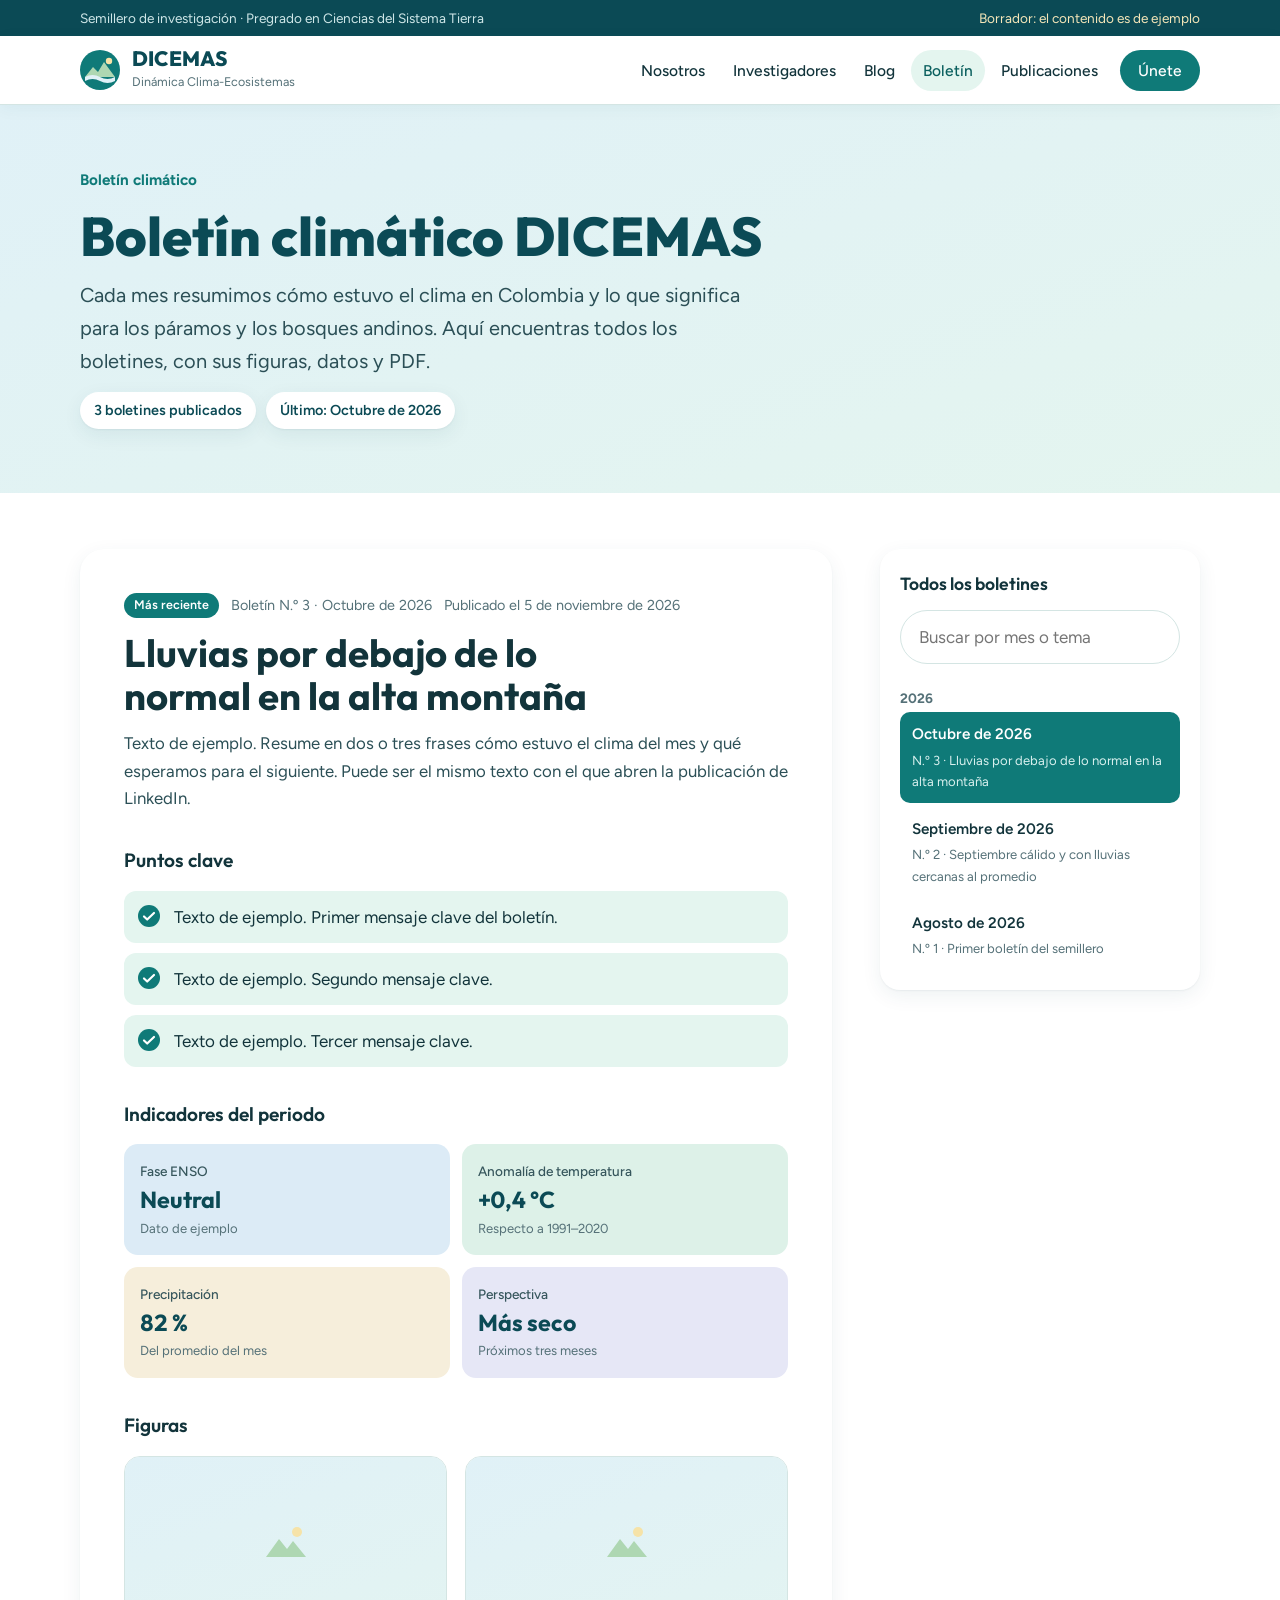
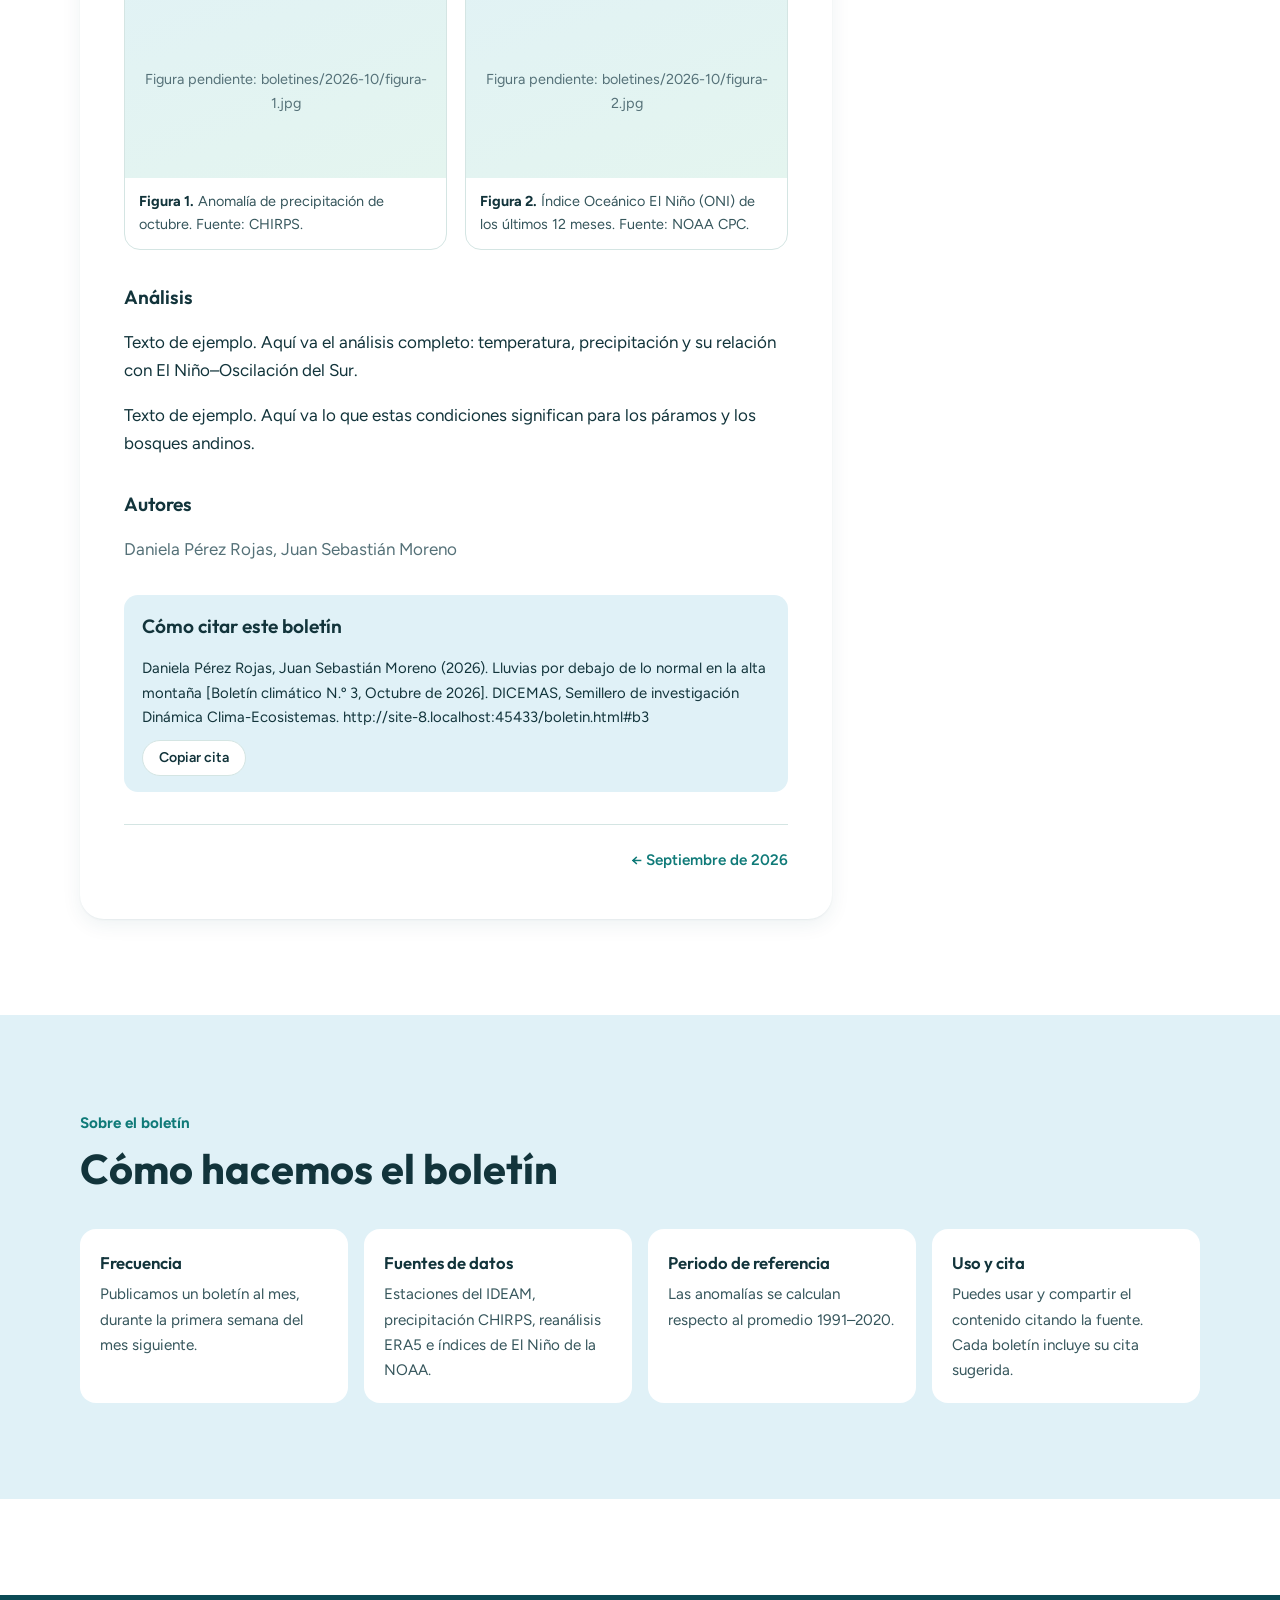
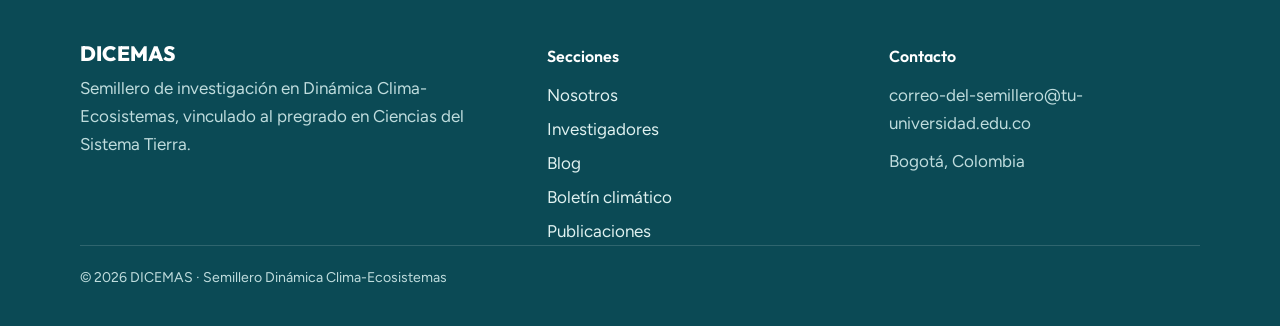
==== boletin.html @ 3b321484 "Add files via upload" ====
<!doctype html>
<html lang="es">
<head>
<meta charset="utf-8">
<meta name="viewport" content="width=device-width, initial-scale=1, viewport-fit=cover">
<title>Boletín climático · DICEMAS</title>
<meta name="description" content="Boletín climático mensual del semillero DICEMAS: clima de Colombia y su efecto en páramos y bosques andinos.">
<link rel="preconnect" href="https://fonts.googleapis.com">
<link rel="preconnect" href="https://fonts.gstatic.com" crossorigin>
<link rel="stylesheet" href="https://fonts.googleapis.com/css2?family=Outfit:wght@500;600;700;800&family=Figtree:ital,wght@0,400;0,500;0,600;0,700;1,400&display=swap">
<link rel="stylesheet" href="estilos.css">
</head>
<body>

<div class="topbar">
  <div class="wrap">
    <p>Semillero de investigación · Pregrado en Ciencias del Sistema Tierra</p>
    <p class="draft-note">Borrador: el contenido es de ejemplo</p>
  </div>
</div>

<header class="site-head">
  <div class="wrap">
    <a class="brand" href="index.html" aria-label="DICEMAS, ir al inicio">
      <span class="logo-sem" id="logo-sem"><svg viewBox="0 0 40 40" aria-hidden="true">
        <circle cx="20" cy="20" r="20" fill="#0F7A78"/>
        <path d="M5 27 L13 17 L18 22 L24 12 L35 27 Z" fill="#AED7B2"/>
        <path d="M5 27 Q12.5 23 20 27 T35 27 L35 31 Q27.5 35 20 31 T5 31 Z" fill="#E0F1F7"/>
        <circle cx="29" cy="11" r="3.2" fill="#F8E3A8"/>
      </svg></span>
      <span class="brand-text" id="brand-text">
        <span class="brand-name">DICEMAS</span>
        <span class="brand-sub">Dinámica Clima-Ecosistemas</span>
      </span>
    </a>
    <span class="uni-slot uni-left" id="uni-left" hidden></span>
    <nav class="nav" aria-label="Secciones">
      <a href="index.html#nosotros">Nosotros</a>
      <a href="index.html#investigadores">Investigadores</a>
      <a href="index.html#blog">Blog</a>
      <a href="boletin.html" aria-current="page">Boletín</a>
      <a href="index.html#publicaciones">Publicaciones</a>
      <a class="nav-cta" href="index.html#unete">Únete</a>
    </nav>
    <span class="uni-slot uni-right" id="uni-right" hidden></span>
  </div>
</header>

<main id="inicio">
  <section class="page-hero">
    <div class="wrap">
      <p class="kicker">Boletín climático</p>
      <h1>Boletín climático DICEMAS</h1>
      <p class="lead">Cada mes resumimos cómo estuvo el clima en Colombia y lo que significa para los páramos y los bosques andinos. Aquí encuentras todos los boletines, con sus figuras, datos y PDF.</p>
      <div class="page-stats" id="bp-stats"></div>
    </div>
  </section>

  <section class="section" style="padding-top: clamp(32px, 5vw, 56px)">
    <div class="wrap">
      <div class="bp-layout">
        <article class="bp-article" id="bp-article" aria-live="polite"></article>
        <aside class="bp-aside">
          <div class="bp-box">
            <h2>Todos los boletines</h2>
            <label class="sr" for="bp-q">Buscar boletín</label>
            <input class="field" id="bp-q" type="search" placeholder="Buscar por mes o tema" autocomplete="off">
            <div id="bp-list"></div>
          </div>
          <div class="bp-box bp-follow" data-red="linkedin" hidden>
            <h2>Síguenos en LinkedIn</h2>
            <p>Publicamos cada boletín también en LinkedIn.</p>
            <a class="btn btn-ghost" href="#" target="_blank" rel="noopener">Ir a LinkedIn</a>
          </div>
        </aside>
      </div>
    </div>
  </section>

  <section class="section band-aqua" id="sobre">
    <div class="wrap">
      <div class="sec-head">
        <p class="kicker">Sobre el boletín</p>
        <h2>Cómo hacemos el boletín</h2>
      </div>
      <div class="bp-about">
        <div>
          <h3>Frecuencia</h3>
          <p>Publicamos un boletín al mes, durante la primera semana del mes siguiente.</p>
        </div>
        <div>
          <h3>Fuentes de datos</h3>
          <p>Estaciones del IDEAM, precipitación CHIRPS, reanálisis ERA5 e índices de El Niño de la NOAA.</p>
        </div>
        <div>
          <h3>Periodo de referencia</h3>
          <p>Las anomalías se calculan respecto al promedio 1991–2020.</p>
        </div>
        <div>
          <h3>Uso y cita</h3>
          <p>Puedes usar y compartir el contenido citando la fuente. Cada boletín incluye su cita sugerida.</p>
        </div>
      </div>
    </div>
  </section>
</main>

<footer class="foot">
  <div class="wrap">
    <div class="foot-grid">
      <div>
        <div class="foot-logos" id="foot-logos" hidden></div>
        <p class="brand-name">DICEMAS</p>
        <p>Semillero de investigación en Dinámica Clima-Ecosistemas, vinculado al pregrado en Ciencias del Sistema Tierra.</p>
      </div>
      <div>
        <h3>Secciones</h3>
        <ul>
          <li><a href="index.html#nosotros">Nosotros</a></li>
          <li><a href="index.html#investigadores">Investigadores</a></li>
          <li><a href="index.html#blog">Blog</a></li>
          <li><a href="boletin.html">Boletín climático</a></li>
          <li><a href="index.html#publicaciones">Publicaciones</a></li>
        </ul>
      </div>
      <div>
        <h3>Contacto</h3>
        <p data-correo></p>
        <p data-ciudad></p>
        <p class="social">
          <span data-red="linkedin" hidden><a href="#" target="_blank" rel="noopener">LinkedIn</a></span>
          <span data-red="instagram" hidden><a href="#" target="_blank" rel="noopener">Instagram</a></span>
        </p>
      </div>
    </div>
    <p class="foot-bottom">© 2026 DICEMAS · Semillero Dinámica Clima-Ecosistemas</p>
  </div>
</footer>

<script src="configuracion.js"></script>
<script src="boletines.js"></script>
<script src="sitio.js"></script>
<script>
(function () {
  "use strict";
  var esc = SITIO.esc, copyText = SITIO.copyText;
  var $ = function (id) { return document.getElementById(id); };
  var norm = function (s) { return String(s).normalize("NFD").replace(/[̀-ͯ]/g, "").toLowerCase(); };
  var COLORS = ["#DCEBF6", "#DDF1E8", "#F6EEDB", "#E6E7F6", "#D3EEE6", "#E3F0F3"];
  var MOUNT = '<svg viewBox="0 0 48 48" aria-hidden="true"><path d="M4 38l13-18 8 10 6-8 13 16Z" fill="#AED7B2"/><circle cx="35" cy="13" r="5" fill="#F6E3A8"/></svg>';
  var list = (typeof BOLETINES === "undefined" ? [] : BOLETINES).slice().sort(function (a, b) {
    return String(b.fecha).localeCompare(String(a.fecha));
  });
  var fmtDate = function (iso) {
    var d = new Date(iso + "T12:00:00");
    return isNaN(d) ? iso : d.toLocaleDateString("es-CO", { day: "numeric", month: "long", year: "numeric" });
  };
  var arr = function (x) { return Array.isArray(x) ? x : []; };

  if (!list.length) {
    $("bp-article").innerHTML = "<h2>Pronto publicaremos el primer boletín</h2><p>Vuelve en unos días.</p>";
    return;
  }
  $("bp-stats").innerHTML = "<span>" + list.length + (list.length === 1 ? " boletín publicado" : " boletines publicados") + "</span><span>Último: " + esc(list[0].periodo) + "</span>";

  var current = 0, query = "";

  function cite(b) {
    var url = location.href.split("#")[0] + "#b" + b.numero;
    var y = String(b.fecha).slice(0, 4);
    var au = arr(b.autores).length ? arr(b.autores).join(", ") : "DICEMAS";
    return au + " (" + y + "). " + b.titulo + " [Boletín climático N.º " + b.numero + ", " + b.periodo + "]. " +
      "DICEMAS, Semillero de investigación Dinámica Clima-Ecosistemas. " + url;
  }

  function renderArticle() {
    var b = list[current];
    var h = "";
    h += '<p class="bol-meta">' + (current === 0 ? '<span class="tag bol-new">Más reciente</span>' : "") +
      "<span>Boletín N.º " + esc(b.numero) + " · " + esc(b.periodo) + "</span><span>Publicado el " + esc(fmtDate(b.fecha)) + "</span></p>";
    h += "<h2>" + esc(b.titulo) + "</h2>";
    if (b.resumen) h += '<p class="bol-sum">' + esc(b.resumen) + "</p>";
    var actions = "";
    if (b.pdf) actions += '<a class="btn btn-primary" href="' + esc(b.pdf) + '" target="_blank" rel="noopener">Descargar PDF</a>';
    if (b.linkedin) actions += '<a class="btn btn-ghost" href="' + esc(b.linkedin) + '" target="_blank" rel="noopener">Ver en LinkedIn</a>';
    if (actions) h += '<div class="bol-actions">' + actions + "</div>";

    if (arr(b.puntos).length) {
      h += '<div class="bp-block"><h3>Puntos clave</h3><ul class="bp-points">' +
        arr(b.puntos).map(function (p) { return "<li><span>" + esc(p) + "</span></li>"; }).join("") + "</ul></div>";
    }
    if (arr(b.indicadores).length) {
      h += '<div class="bp-block"><h3>Indicadores del periodo</h3><dl class="bol-ind">' +
        arr(b.indicadores).map(function (x, i) {
          return '<div style="--c:' + COLORS[i % COLORS.length] + '"><dt>' + esc(x.n) + '</dt><dd><span class="v">' + esc(x.v) + "</span>" +
            (x.nota ? '<span class="nota">' + esc(x.nota) + "</span>" : "") + "</dd></div>";
        }).join("") + "</dl></div>";
    }
    if (arr(b.figuras).length) {
      h += '<div class="bp-block"><h3>Figuras</h3><div class="bp-figs">' +
        arr(b.figuras).map(function (f, i) {
          var fb = MOUNT + "Figura pendiente: " + esc(f.src);
          return '<figure><div class="ph has-img"><a href="' + esc(f.src) + '" target="_blank" rel="noopener" aria-label="Abrir figura ' + (i + 1) + ' en tamaño completo">' +
            '<img src="' + esc(f.src) + '" alt="' + esc(f.pie) + '" loading="lazy" data-fb="' + esc(fb) + '"></a></div>' +
            "<figcaption><b>Figura " + (i + 1) + ".</b> " + esc(f.pie) + (/[.!?]$/.test(String(f.pie)) ? "" : ".") + (f.fuente ? " Fuente: " + esc(f.fuente) + "." : "") + "</figcaption></figure>";
        }).join("") + "</div></div>";
    }
    if (arr(b.analisis).length) {
      h += '<div class="bp-block bp-text"><h3>Análisis</h3>' + arr(b.analisis).map(function (p) { return "<p>" + esc(p) + "</p>"; }).join("") + "</div>";
    }
    if (arr(b.autores).length) {
      h += '<div class="bp-block"><h3>Autores</h3><p class="bp-authors">' + esc(arr(b.autores).join(", ")) + "</p></div>";
    }
    h += '<div class="bp-block bp-cite"><h3>Cómo citar este boletín</h3><p id="bp-cite-text">' + esc(cite(b)) + "</p>" +
      '<button type="button" class="pill" id="bp-cite-copy">Copiar cita</button></div>';

    var newer = current > 0 ? list[current - 1] : null, older = current < list.length - 1 ? list[current + 1] : null;
    h += '<div class="bp-nav">' +
      (older ? '<button type="button" class="linkbtn" data-go="' + (current + 1) + '">← ' + esc(older.periodo) + "</button>" : "<span></span>") +
      (newer ? '<button type="button" class="linkbtn" data-go="' + (current - 1) + '">' + esc(newer.periodo) + " →</button>" : "") + "</div>";

    $("bp-article").innerHTML = h;
    $("bp-cite-copy").addEventListener("click", function (e) {
      copyText(cite(b), e.currentTarget, "Copiar cita");
    });
    document.title = "Boletín N.º " + b.numero + " · " + b.periodo + " · DICEMAS";
  }

  function renderList() {
    var q = norm(query), years = {}, order = [];
    list.forEach(function (b, i) {
      if (q && norm(b.periodo + " " + b.titulo + " " + b.resumen).indexOf(q) < 0) return;
      var y = String(b.fecha).slice(0, 4);
      if (!years[y]) { years[y] = []; order.push(y); }
      years[y].push(i);
    });
    if (!order.length) { $("bp-list").innerHTML = '<p class="bp-authors">Ningún boletín coincide con la búsqueda.</p>'; return; }
    $("bp-list").innerHTML = order.map(function (y) {
      return '<p class="bp-year">' + y + '</p><ul class="bp-list">' + years[y].map(function (i) {
        var b = list[i];
        return '<li><button type="button" data-go="' + i + '" aria-current="' + (i === current) + '"><span class="per">' + esc(b.periodo) +
          "</span><small>N.º " + esc(b.numero) + " · " + esc(b.titulo) + "</small></button></li>";
      }).join("") + "</ul>";
    }).join("");
  }

  function go(i, scroll) {
    current = Math.max(0, Math.min(list.length - 1, i));
    renderArticle();
    renderList();
    try { history.replaceState(null, "", "#b" + list[current].numero); } catch (e) {}
    if (scroll) {
      var top = $("bp-article").getBoundingClientRect().top + window.pageYOffset - 90;
      if (top < window.pageYOffset) window.scrollTo({ top: top, behavior: "smooth" });
    }
  }

  document.addEventListener("click", function (e) {
    var b = e.target.closest("[data-go]");
    if (b) go(parseInt(b.getAttribute("data-go"), 10), true);
  });
  $("bp-q").addEventListener("input", function (e) { query = e.target.value; renderList(); });

  var m = /^#b(\d+)$/.exec(location.hash);
  var start = 0;
  if (m) {
    list.forEach(function (b, i) { if (String(b.numero) === m[1]) start = i; });
  }
  go(start, false);
})();
</script>
</body>
</html>
---- estilos.css ----
/* ==========================================================
   ESTILOS DEL SITIO DICEMAS (compartidos por todas las páginas)
   Los colores principales están en :root, al comienzo.
   ========================================================== */
/* Estilo institucional claro: bandas de color pastel que alternan por sección,
   tarjetas blancas redondeadas y un azul petróleo profundo para cabecera y pie. */
:root {
  color-scheme: light;
  --ink: #12343B;        /* texto principal */
  --muted: #557178;      /* texto secundario */
  --deep: #0B4A55;       /* barra superior y pie de página */
  --primary: #0F7A78;    /* botones y enlaces */
  --primary-dark: #0A5F5E;
  --bright: #2BA59A;
  --bg: #FFFFFF;
  --mint: #E4F5EF;       /* pastel verde */
  --aqua: #E0F1F7;       /* pastel azul */
  --seafoam: #D3EEE6;
  --sky: #D6E9F5;
  --sand: #F8F2E4;
  --lilac: #E9EAF7;
  --line: #D4E5E3;
  --card: #FFFFFF;
  --shadow: 0 1px 2px rgba(11, 74, 85, 0.06), 0 6px 20px rgba(11, 74, 85, 0.07);
  --radius: 16px;
  --font-head: "Outfit", "Trebuchet MS", "Segoe UI", sans-serif;
  --font-body: "Figtree", "Segoe UI", Helvetica, Arial, sans-serif;
}
*, *::before, *::after { box-sizing: border-box; }
html { scroll-behavior: smooth; }
@media (prefers-reduced-motion: reduce) {
  html { scroll-behavior: auto; }
  * { transition: none !important; animation: none !important; }
}
body {
  margin: 0;
  background: var(--bg);
  color: var(--ink);
  font: 400 17px/1.65 var(--font-body);
}
img { max-width: 100%; }
[hidden] { display: none !important; }
a { color: var(--primary); }
:focus-visible { outline: 3px solid var(--bright); outline-offset: 3px; border-radius: 4px; }
h1, h2, h3 { margin: 0; font-family: var(--font-head); text-wrap: balance; color: var(--ink); }
section[id] { scroll-margin-top: 80px; }
.wrap {
  max-width: 1160px;
  margin-inline: auto;
  padding-left: max(20px, env(safe-area-inset-left, 0px));
  padding-right: max(20px, env(safe-area-inset-right, 0px));
}
.sr { position: absolute; width: 1px; height: 1px; overflow: hidden; clip: rect(0 0 0 0); white-space: nowrap; }

/* Barra superior */
.topbar { background: var(--deep); color: #CFE7E8; font-size: 0.85rem; }
.topbar .wrap { display: flex; flex-wrap: wrap; justify-content: space-between; gap: 4px 16px; padding-block: 7px; }
.topbar p { margin: 0; }
.draft-note { color: #F5E6B8; }

/* Cabecera */
.site-head { position: sticky; top: env(safe-area-inset-top, 0px); z-index: 20; background: #FFFFFF; box-shadow: 0 1px 0 var(--line), 0 4px 16px rgba(11, 74, 85, 0.05); }
.site-head .wrap { display: flex; align-items: center; gap: 20px; min-height: 68px; }
.brand { display: flex; align-items: center; gap: 12px; text-decoration: none; color: var(--ink); flex-shrink: 0; }
.brand svg { width: 40px; height: 40px; flex-shrink: 0; display: block; }
.logo-sem { display: flex; align-items: center; }
.logo-sem img { height: var(--h-sem, 44px); width: auto; max-width: 220px; display: block; }
.uni-slot { display: flex; align-items: center; flex-shrink: 0; }
.uni-slot img { height: var(--h-uni, 40px); width: auto; max-width: 200px; display: block; }
.uni-left { padding-left: 18px; border-left: 1px solid var(--line); }
.uni-right { padding-left: 16px; border-left: 1px solid var(--line); }
.foot-logos { display: flex; flex-wrap: wrap; align-items: center; gap: 16px; background: #FFFFFF; border-radius: 14px; padding: 12px 18px; margin-bottom: 16px; width: fit-content; max-width: 100%; }
.foot-logos img { height: 40px; width: auto; max-width: 180px; display: block; }
.brand-name { display: block; font: 800 1.3rem/1 var(--font-head); letter-spacing: 0.01em; color: var(--deep); }
.brand-sub { display: block; font-size: 0.78rem; color: var(--muted); margin-top: 3px; }
.nav { flex: 1; min-width: 0; display: flex; justify-content: flex-end; align-items: center; gap: 4px; overflow-x: auto; scrollbar-width: none; }
.nav::-webkit-scrollbar { display: none; }
.nav a { padding: 8px 12px; color: var(--ink); text-decoration: none; font-weight: 500; font-size: 0.97rem; white-space: nowrap; border-radius: 999px; }
.nav a:hover { background: var(--mint); color: var(--primary-dark); }
.nav a.nav-cta { background: var(--primary); color: #FFFFFF; padding-inline: 18px; margin-left: 6px; }
.nav a.nav-cta:hover { background: var(--primary-dark); color: #FFFFFF; }

/* Botones y píldoras */
.btn { display: inline-flex; align-items: center; gap: 8px; padding: 13px 24px; border-radius: 999px; font: 600 1rem/1.2 var(--font-body); text-decoration: none; border: 2px solid var(--primary); cursor: pointer; transition: background 0.15s, color 0.15s; }
.btn-primary { background: var(--primary); color: #FFFFFF; }
.btn-primary:hover { background: var(--primary-dark); border-color: var(--primary-dark); }
.btn-ghost { background: #FFFFFF; color: var(--primary); }
.btn-ghost:hover { background: var(--mint); }
.pills { display: flex; flex-wrap: wrap; gap: 8px; }
.pill { font: 600 0.88rem/1 var(--font-body); padding: 10px 16px; border: 1.5px solid var(--line); background: #FFFFFF; color: var(--ink); border-radius: 999px; cursor: pointer; }
.pill:hover { border-color: var(--bright); }
.pill[aria-pressed="true"] { background: var(--primary); border-color: var(--primary); color: #FFFFFF; }
.tag { display: inline-block; font: 600 0.78rem/1 var(--font-body); padding: 6px 10px; border-radius: 999px; background: var(--mint); color: var(--primary-dark); }
.linkbtn { background: none; border: 0; padding: 6px 0; color: var(--primary); font: 600 0.95rem var(--font-body); cursor: pointer; display: inline-flex; align-items: center; gap: 6px; }
.linkbtn:hover { text-decoration: underline; text-underline-offset: 3px; }

/* Portada */
.hero { position: relative; background: linear-gradient(160deg, var(--aqua) 0%, var(--mint) 70%, #F1FAF6 100%); overflow: hidden; }
.hero .wrap { position: relative; z-index: 1; display: grid; grid-template-columns: minmax(0, 1.25fr) minmax(0, 1fr); gap: clamp(28px, 5vw, 64px); align-items: center; padding-block: clamp(44px, 7vw, 88px) clamp(80px, 9vw, 120px); }
.hero .wrap > * { min-width: 0; }
.badge { display: inline-flex; align-items: center; gap: 8px; background: #FFFFFF; color: var(--primary-dark); font-weight: 600; font-size: 0.88rem; padding: 7px 14px; border-radius: 999px; box-shadow: var(--shadow); }
.badge::before { content: ""; width: 8px; height: 8px; border-radius: 50%; background: var(--bright); }
.hero h1 { font-weight: 800; font-size: clamp(2.5rem, 6vw, 4.2rem); line-height: 1.04; letter-spacing: -0.015em; margin: 20px 0 0; color: var(--deep); }
.hero h1 span { color: var(--primary); }
.lead { font-size: clamp(1.08rem, 1.8vw, 1.25rem); color: #2B4F56; max-width: 52ch; margin: 18px 0 28px; }
.actions { display: flex; flex-wrap: wrap; gap: 12px; }
.facts { background: #FFFFFF; border-radius: 20px; box-shadow: var(--shadow); padding: 8px 24px; margin: 0; }
.facts div { display: grid; grid-template-columns: minmax(0, 0.9fr) minmax(0, 1.1fr); gap: 16px; padding: 14px 0; border-bottom: 1px solid var(--line); }
.facts div:last-child { border-bottom: 0; }
.facts dt { color: var(--muted); font-size: 0.92rem; }
.facts dd { margin: 0; font-weight: 600; font-variant-numeric: tabular-nums; }
.wave { position: absolute; left: 0; right: 0; bottom: -1px; width: 100%; height: clamp(40px, 6vw, 80px); display: block; }

/* Secciones */
.section { padding-block: clamp(56px, 8vw, 96px); }
.band-mint { background: var(--mint); }
.band-aqua { background: var(--aqua); }
.sec-head { display: grid; gap: 10px; margin-bottom: 36px; max-width: 720px; }
.kicker { color: var(--primary); font-weight: 700; font-size: 0.95rem; margin: 0; }
.sec-head h2 { font-weight: 700; font-size: clamp(1.9rem, 3.8vw, 2.6rem); line-height: 1.12; }
.sec-head p.intro { margin: 0; color: var(--muted); font-size: 1.08rem; }

/* Nosotros */
.about { display: grid; grid-template-columns: minmax(0, 1fr) minmax(0, 1.1fr); gap: clamp(28px, 5vw, 64px); align-items: start; }
.about > * { min-width: 0; }
.about-text p { max-width: 60ch; margin: 0 0 1em; }
.tools-title { font: 600 1rem var(--font-head); margin: 28px 0 12px; }
.tools { list-style: none; display: flex; flex-wrap: wrap; gap: 8px; margin: 0; padding: 0; }
.tools li { background: var(--aqua); color: #1E5562; border-radius: 999px; padding: 6px 14px; font-size: 0.9rem; font-weight: 500; }
.lines { list-style: none; margin: 0; padding: 0; display: grid; grid-template-columns: repeat(2, minmax(0, 1fr)); gap: 16px; }
.lines li { border-radius: var(--radius); padding: 22px; background: var(--c, var(--mint)); }
.lines svg { width: 36px; height: 36px; margin-bottom: 10px; display: block; }
.lines h3 { font-weight: 600; font-size: 1.15rem; line-height: 1.25; margin-bottom: 6px; }
.lines p { margin: 0; color: #36565C; font-size: 0.97rem; }

/* Galería de Nosotros */
.gallery { display: grid; grid-template-columns: repeat(auto-fit, minmax(min(100%, 260px), 1fr)); gap: 20px; margin-top: 40px; }
.gallery:empty { display: none; }
.gallery figure { margin: 0; background: #FFFFFF; border-radius: var(--radius); box-shadow: var(--shadow); overflow: hidden; }
.gallery .ph { aspect-ratio: 4 / 3; max-width: 100%; background: linear-gradient(160deg, var(--aqua), var(--mint)); display: grid; place-items: center; color: var(--muted); font-size: 0.9rem; text-align: center; padding: 16px; }
.gallery .ph svg { width: 48px; height: 48px; display: block; margin: 0 auto 8px; }
.gallery img { width: 100%; height: 100%; object-fit: cover; display: block; }
.gallery .ph.has-img { padding: 0; }
.gallery figcaption { padding: 12px 16px; font-size: 0.93rem; color: #36565C; }

/* Investigadores */
.people { display: grid; grid-template-columns: repeat(auto-fill, minmax(250px, 1fr)); gap: 20px; margin-top: 28px; }
.person { background: var(--card); border-radius: var(--radius); box-shadow: var(--shadow); padding: 24px; display: flex; flex-direction: column; align-items: flex-start; gap: 4px; }
.avatar { width: 80px; height: 80px; overflow: hidden; border-radius: 50%; display: grid; place-items: center; font: 700 1.3rem var(--font-head); color: var(--deep); background: var(--c); margin-bottom: 12px; }
.person h3 { font-weight: 600; font-size: 1.12rem; line-height: 1.3; }
.person .tag { margin: 6px 0 10px; }
.person .focus { font-size: 0.95rem; margin: 0 0 10px; color: #36565C; }
.person .since { font-size: 0.85rem; color: var(--muted); margin: auto 0 0; }

.avatar img { width: 100%; height: 100%; object-fit: cover; display: block; }

/* Blog */
.posts { list-style: none; margin: 0; padding: 0; display: grid; grid-template-columns: repeat(auto-fill, minmax(min(100%, 420px), 1fr)); gap: 24px; align-items: start; }
.post { background: var(--card); border: 1px solid var(--line); border-radius: var(--radius); overflow: hidden; display: flex; flex-direction: column; }
.post-top { height: 10px; background: var(--c); }
.post-in { padding: 22px 24px 18px; display: flex; flex-direction: column; gap: 10px; min-width: 0; }
.post-meta { display: flex; flex-wrap: wrap; align-items: center; gap: 8px 12px; font-size: 0.85rem; color: var(--muted); }
.post .tag { background: var(--c); }
.post h3 { font-weight: 600; font-size: 1.3rem; line-height: 1.25; }
.post-ex { margin: 0; color: #36565C; }
.post-by { font-size: 0.85rem; color: var(--muted); margin: 0; }
.post-body { border-top: 1px solid var(--line); padding-top: 14px; }
.post-body p { margin: 0 0 1em; }

/* Publicaciones */
.pub-tools { display: flex; flex-wrap: wrap; align-items: center; gap: 14px 20px; margin-bottom: 28px; }
.field { width: min(100%, 340px); padding: 12px 18px; border: 1.5px solid var(--line); border-radius: 999px; background: #FFFFFF; color: var(--ink); font: inherit; }
.field:focus { border-color: var(--bright); outline: none; box-shadow: 0 0 0 3px rgba(43, 165, 154, 0.2); }
.pub-count { color: var(--muted); font-size: 0.92rem; margin: 0; }
.year-group { margin-top: 28px; }
.year { font: 700 1.35rem var(--font-head); color: var(--deep); margin: 0 0 12px; display: flex; align-items: center; gap: 14px; }
.year::after { content: ""; flex: 1; height: 2px; background: #C7E2EC; border-radius: 2px; }
.pub-items { display: grid; gap: 12px; }
.pub { background: var(--card); border-radius: 14px; padding: 20px 22px; box-shadow: var(--shadow); min-width: 0; }
.pub .tag { background: var(--sky); color: #1E4F6B; }
.pub-title { font-weight: 600; font-size: 1.12rem; line-height: 1.35; margin: 10px 0 6px; }
.pub-authors { color: var(--muted); margin: 0; }
.pub-venue { margin: 2px 0 0; }
.pub-foot { display: flex; flex-wrap: wrap; align-items: center; gap: 4px 20px; margin-top: 8px; }
.pub-doi { font-size: 0.9rem; overflow-wrap: anywhere; }
.cite-box { font-size: 0.9rem; background: var(--aqua); padding: 10px 14px; border-radius: 10px; margin: 10px 0 0; user-select: all; }
.empty { color: var(--muted); background: #FFFFFF; border-radius: 14px; padding: 24px; margin: 0; }

/* Únete */
.join { background: linear-gradient(135deg, var(--primary) 0%, var(--deep) 100%); color: #E6F5F3; border-radius: 28px; padding: clamp(28px, 5vw, 56px); display: grid; grid-template-columns: minmax(0, 1.2fr) minmax(0, 1fr); gap: clamp(24px, 4vw, 56px); align-items: center; }
.join > * { min-width: 0; }
.join h2 { color: #FFFFFF; font-weight: 700; font-size: clamp(1.8rem, 3.5vw, 2.4rem); margin-bottom: 14px; }
.join p { margin: 0 0 1em; max-width: 56ch; }
.mailbox { background: #FFFFFF; color: var(--ink); border-radius: 18px; padding: 24px; }
.mailbox .label { font-weight: 600; color: var(--muted); font-size: 0.9rem; margin: 0; }
.mailbox .addr { font-weight: 600; font-size: 1.05rem; overflow-wrap: anywhere; margin: 6px 0 16px; user-select: all; color: var(--deep); }

/* Pie de página */
.foot { background: var(--deep); color: #BFDCDD; margin-top: clamp(56px, 8vw, 96px); }
.foot .wrap { padding-block: 48px 28px; }
.foot-grid { display: grid; grid-template-columns: minmax(0, 1.4fr) minmax(0, 1fr) minmax(0, 1fr); gap: 32px; }
.foot-grid > * { min-width: 0; }
.foot h3 { color: #FFFFFF; font-size: 1rem; font-weight: 600; margin-bottom: 12px; }
.foot p { margin: 0 0 0.6em; }
.foot ul { list-style: none; margin: 0; padding: 0; display: grid; gap: 6px; }
.foot a { color: #DFF1F0; text-decoration: none; }
.foot a:hover { text-decoration: underline; }
.foot .brand-name { color: #FFFFFF; margin-bottom: 10px; }
.foot-bottom { border-top: 1px solid rgba(255, 255, 255, 0.15); margin-top: 36px; padding-top: 20px; font-size: 0.88rem; }

@media (max-width: 860px) {
  .hero .wrap, .about, .explore, .join { grid-template-columns: minmax(0, 1fr); }
  .foot-grid { grid-template-columns: minmax(0, 1fr) minmax(0, 1fr); }
  .foot-grid > :first-child { grid-column: 1 / -1; }
  .brand-sub { display: none; }
  .logo-sem img { height: calc(var(--h-sem, 44px) * 0.8); }
  .uni-slot img { height: calc(var(--h-uni, 40px) * 0.75); }
}
@media (max-width: 560px) {
  .lines { grid-template-columns: minmax(0, 1fr); }
  .foot-grid { grid-template-columns: minmax(0, 1fr); }
  .nav a:not(.nav-cta) { display: none; }
  .uni-right { display: none !important; }
  .uni-left { padding-left: 12px; }
}

.nav a[aria-current="page"] { background: var(--mint); color: var(--primary-dark); }

/* Simulador de ciclos */
.sim { background: #FFFFFF; border-radius: 24px; box-shadow: var(--shadow); padding: clamp(18px, 3.5vw, 36px); display: grid; grid-template-columns: minmax(0, 1fr); gap: clamp(22px, 3.5vw, 36px); }
.sim > * { min-width: 0; }
.sim-modes { display: inline-flex; background: var(--aqua); border-radius: 999px; padding: 4px; gap: 4px; margin-bottom: 14px; flex-wrap: wrap; }
.sim-modes .pill { border: 0; background: transparent; }
.sim-modes .pill[aria-pressed="true"] { background: var(--primary); color: #FFFFFF; }
.sim-figure { margin: 0; }
.sim-scroll { overflow-x: auto; border-radius: 16px; }
@media (max-width: 640px) { #sim-svg { min-width: 600px; } .sim-scroll::after { content: "Desliza para ver todo el diagrama →"; display: block; font-size: 0.8rem; color: var(--muted); padding-top: 6px; position: sticky; left: 0; } }
#sim-svg { width: 100%; height: auto; display: block; max-width: 100%; border-radius: 16px; }
#sim-svg .sim-zone { font: 600 12px var(--font-body); fill: #5D6B63; letter-spacing: 0.02em; }
#sim-svg .sim-label { paint-order: stroke; stroke: #F4FAFB; stroke-width: 4px; stroke-linejoin: round; }
#sim-svg .sim-label.on-soil { stroke: #EDE2D3; }
#sim-svg .sim-lname { font: 600 13px var(--font-body); fill: var(--ink); }
#sim-svg .sim-lval { font: 700 15px var(--font-head); fill: var(--deep); font-variant-numeric: tabular-nums; }
#sim-svg .sim-arrow { transition: stroke-width 0.25s ease; }
#sim-svg .sim-flow { opacity: 0.85; animation: sim-flow 1.1s linear infinite; }
#sim-svg g { transition: opacity 0.3s ease; }
#sim-svg ellipse { transition: opacity 0.3s ease; }
@keyframes sim-flow { to { stroke-dashoffset: -28; } }
@media (prefers-reduced-motion: reduce) { #sim-svg .sim-flow { animation: none; } }
.sim-note { font-size: 0.85rem; color: var(--muted); margin: 10px 0 0; }
.sim-ctl { display: grid; grid-template-columns: minmax(0, 1fr) minmax(0, 1.15fr); gap: 16px clamp(24px, 4vw, 48px); align-content: start; }
.sim-ctl > * { min-width: 0; }
.sim-balance { grid-column: 2; grid-row: 1 / span 5; }
.sim-legend { display: flex; flex-wrap: wrap; gap: 6px 18px; list-style: none; margin: 10px 0 0; padding: 0; font-size: 0.85rem; color: var(--muted); }
.sim-legend li { display: flex; align-items: center; gap: 6px; }
.sim-legend i { width: 12px; height: 12px; border-radius: 50%; display: inline-block; }
.sim-slider { display: grid; gap: 4px; }
.sim-slider .row { display: flex; justify-content: space-between; align-items: baseline; gap: 12px; }
.sim-slider label { font-weight: 600; font-size: 0.95rem; }
.sim-slider output { font: 700 1.15rem var(--font-head); color: var(--primary-dark); font-variant-numeric: tabular-nums; }
.sim-slider input { width: 100%; accent-color: var(--primary); margin: 0; }
.sim-slider .hint { font-size: 0.8rem; color: var(--muted); }
.sim-presets-title { font-weight: 600; font-size: 0.95rem; margin: 4px 0 8px; }
.sim-presets .pill { font-size: 0.82rem; padding: 8px 12px; }

.sim-balance-head { display: flex; flex-wrap: wrap; align-items: center; justify-content: space-between; gap: 8px; margin-bottom: 6px; }
.sim-balance-head h3 { font-weight: 600; font-size: 1.1rem; }
.sim-unit { font-size: 0.8rem; color: var(--muted); }
.sim-pill { font: 700 0.82rem/1 var(--font-body); padding: 7px 12px; border-radius: 999px; }
.sim-pill.sink { background: #D7F0E2; color: #1F6B47; }
.sim-pill.source { background: #F8E1CF; color: #9A4A14; }
.sim-table-wrap { overflow-x: auto; }
.sim-table { width: 100%; border-collapse: collapse; font-size: 0.92rem; font-variant-numeric: tabular-nums; }
.sim-table th, .sim-table td { padding: 6px 4px; text-align: right; border-bottom: 1px solid #EAF2F1; }
.sim-table th:first-child, .sim-table td:first-child { text-align: left; }
.sim-table thead th { font-size: 0.78rem; color: var(--muted); font-weight: 600; }
.sim-table tr.sep th { text-align: left; font-size: 0.78rem; color: var(--primary); font-weight: 700; padding-top: 12px; border-bottom: 0; }
.sim-table tr.total td { font-weight: 700; color: var(--deep); border-bottom: 1.5px solid var(--line); }
.sim-read { margin: 14px 0 0; padding: 14px 16px; background: var(--mint); border-radius: 12px; color: #24484F; font-size: 0.97rem; }
.sim-cap { grid-column: 1 / -1; font-size: 0.85rem; color: var(--muted); margin: 0; max-width: 90ch; }

/* Vista previa del boletín en el inicio */
.bol-card { background: var(--card); border-radius: 24px; box-shadow: var(--shadow); padding: clamp(22px, 4vw, 40px); display: grid; grid-template-columns: minmax(0, 1.15fr) minmax(0, 1fr); gap: clamp(24px, 4vw, 48px); align-items: start; }
.bol-card > * { min-width: 0; }
.bol-meta { display: flex; flex-wrap: wrap; align-items: center; gap: 8px 12px; font-size: 0.9rem; color: var(--muted); margin: 0; }
.bol-new { background: var(--primary); color: #FFFFFF; }
.bol-card h3 { font-weight: 700; font-size: clamp(1.5rem, 3vw, 2rem); line-height: 1.15; margin: 14px 0 12px; }
.bol-sum { margin: 0 0 20px; color: #2B4F56; font-size: 1.05rem; }
.bol-actions { display: flex; flex-wrap: wrap; align-items: center; gap: 12px; }
.bol-ind { display: grid; grid-template-columns: repeat(2, minmax(0, 1fr)); gap: 12px; margin: 0; }
.bol-ind div { background: var(--c, var(--aqua)); border-radius: 14px; padding: 16px; min-width: 0; }
.bol-ind dt { font-size: 0.85rem; color: #36565C; font-weight: 500; }
.bol-ind dd { margin: 4px 0 0; }
.bol-ind .v { display: block; font: 700 1.45rem/1.15 var(--font-head); color: var(--deep); font-variant-numeric: tabular-nums; overflow-wrap: anywhere; }
.bol-ind .nota { display: block; font-size: 0.82rem; color: var(--muted); margin-top: 4px; }

/* Página del boletín */
.page-hero { background: linear-gradient(160deg, var(--aqua) 0%, var(--mint) 100%); }
.page-hero .wrap { padding-block: clamp(36px, 6vw, 64px); display: grid; gap: 14px; }
.page-hero h1 { font-weight: 800; font-size: clamp(2.2rem, 5vw, 3.4rem); line-height: 1.05; color: var(--deep); }
.page-hero .lead { margin: 0; }
.page-stats { display: flex; flex-wrap: wrap; gap: 8px 10px; }
.page-stats span { background: #FFFFFF; border-radius: 999px; padding: 7px 14px; font-weight: 600; font-size: 0.9rem; color: var(--deep); box-shadow: var(--shadow); }
.bp-layout { display: grid; grid-template-columns: minmax(0, 1fr) 320px; gap: clamp(24px, 4vw, 48px); align-items: start; }
.bp-layout > * { min-width: 0; }
.bp-article { background: #FFFFFF; border-radius: 24px; box-shadow: var(--shadow); padding: clamp(22px, 4vw, 44px); scroll-margin-top: 90px; }
.bp-article h2 { font-weight: 700; font-size: clamp(1.7rem, 3.4vw, 2.4rem); line-height: 1.12; margin: 14px 0 12px; }
.bp-block { margin-top: 32px; }
.bp-block > h3 { font-weight: 600; font-size: 1.2rem; margin-bottom: 14px; }
.bp-points { list-style: none; margin: 0; padding: 0; display: grid; gap: 10px; }
.bp-points li { display: grid; grid-template-columns: 26px minmax(0, 1fr); gap: 10px; align-items: start; background: var(--mint); border-radius: 12px; padding: 12px 14px; }
.bp-points li::before { content: ""; width: 22px; height: 22px; border-radius: 50%; margin-top: 2px; background: var(--primary) url("data:image/svg+xml,%3Csvg xmlns='http://www.w3.org/2000/svg' viewBox='0 0 22 22'%3E%3Cpath d='M6 11.5l3.2 3L16 8' fill='none' stroke='white' stroke-width='2.2' stroke-linecap='round' stroke-linejoin='round'/%3E%3C/svg%3E") center / 22px no-repeat; }
.bp-figs { display: grid; grid-template-columns: repeat(auto-fit, minmax(min(100%, 260px), 1fr)); gap: 18px; }
.bp-figs figure { margin: 0; border: 1px solid var(--line); border-radius: 16px; overflow: hidden; background: #FFFFFF; }
.bp-figs .ph { aspect-ratio: 1 / 1; max-width: 100%; background: linear-gradient(160deg, var(--aqua), var(--mint)); display: grid; place-items: center; color: var(--muted); font-size: 0.9rem; text-align: center; padding: 16px; }
.bp-figs .ph.has-img { padding: 0; background: #F6FAFA; }
.bp-figs .ph svg { width: 48px; height: 48px; display: block; margin: 0 auto 8px; }
.bp-figs img { width: 100%; height: 100%; object-fit: contain; display: block; }
.bp-figs a { display: block; height: 100%; }
.bp-figs figcaption { padding: 12px 14px; font-size: 0.9rem; color: #36565C; }
.bp-figs figcaption b { color: var(--ink); }
.bp-text p { margin: 0 0 1em; max-width: 68ch; }
.bp-authors { color: var(--muted); margin: 0; }
.bp-cite { background: var(--aqua); border-radius: 14px; padding: 16px 18px; }
.bp-cite p { margin: 0 0 10px; font-size: 0.93rem; user-select: all; overflow-wrap: anywhere; }
.bp-nav { display: flex; justify-content: space-between; flex-wrap: wrap; gap: 12px; margin-top: 32px; padding-top: 20px; border-top: 1px solid var(--line); }
.bp-nav button { max-width: 48%; text-align: left; }
.bp-nav button:last-child { text-align: right; margin-left: auto; }
.bp-aside { position: sticky; top: 92px; display: grid; gap: 16px; }
.bp-box { background: #FFFFFF; border-radius: 20px; box-shadow: var(--shadow); padding: 20px; }
.bp-box h2 { font-weight: 600; font-size: 1.1rem; margin-bottom: 12px; }
.bp-box .field { width: 100%; margin-bottom: 12px; }
.bp-year { font: 700 0.85rem var(--font-body); color: var(--muted); margin: 14px 0 6px; }
.bp-list { list-style: none; margin: 0; padding: 0; display: grid; gap: 4px; }
.bp-list button { width: 100%; text-align: left; background: none; border: 0; border-radius: 10px; padding: 10px 12px; cursor: pointer; font: inherit; color: var(--ink); display: grid; gap: 2px; }
.bp-list button:hover { background: var(--mint); }
.bp-list button[aria-current="true"] { background: var(--primary); color: #FFFFFF; }
.bp-list button[aria-current="true"] small { color: #D8F0EE; }
.bp-list small { font-size: 0.82rem; color: var(--muted); }
.bp-list .per { font-weight: 600; font-size: 0.95rem; }
.bp-follow p { margin: 0 0 12px; font-size: 0.95rem; color: #36565C; }
.bp-about { display: grid; grid-template-columns: repeat(auto-fit, minmax(min(100%, 240px), 1fr)); gap: 16px; }
.bp-about div { background: #FFFFFF; border-radius: 16px; padding: 20px; }
.bp-about h3 { font-weight: 600; font-size: 1.05rem; margin-bottom: 6px; }
.bp-about p { margin: 0; color: #36565C; font-size: 0.95rem; }
.foot .social { display: flex; gap: 14px; margin-top: 6px; }

@media (max-width: 960px) {
  .bol-card { grid-template-columns: minmax(0, 1fr); }
  .sim-ctl { grid-template-columns: minmax(0, 1fr); }
  .sim-balance { grid-column: auto; grid-row: auto; margin-top: 8px; }
  .bp-layout { grid-template-columns: minmax(0, 1fr); }
  .bp-aside { position: static; }
}
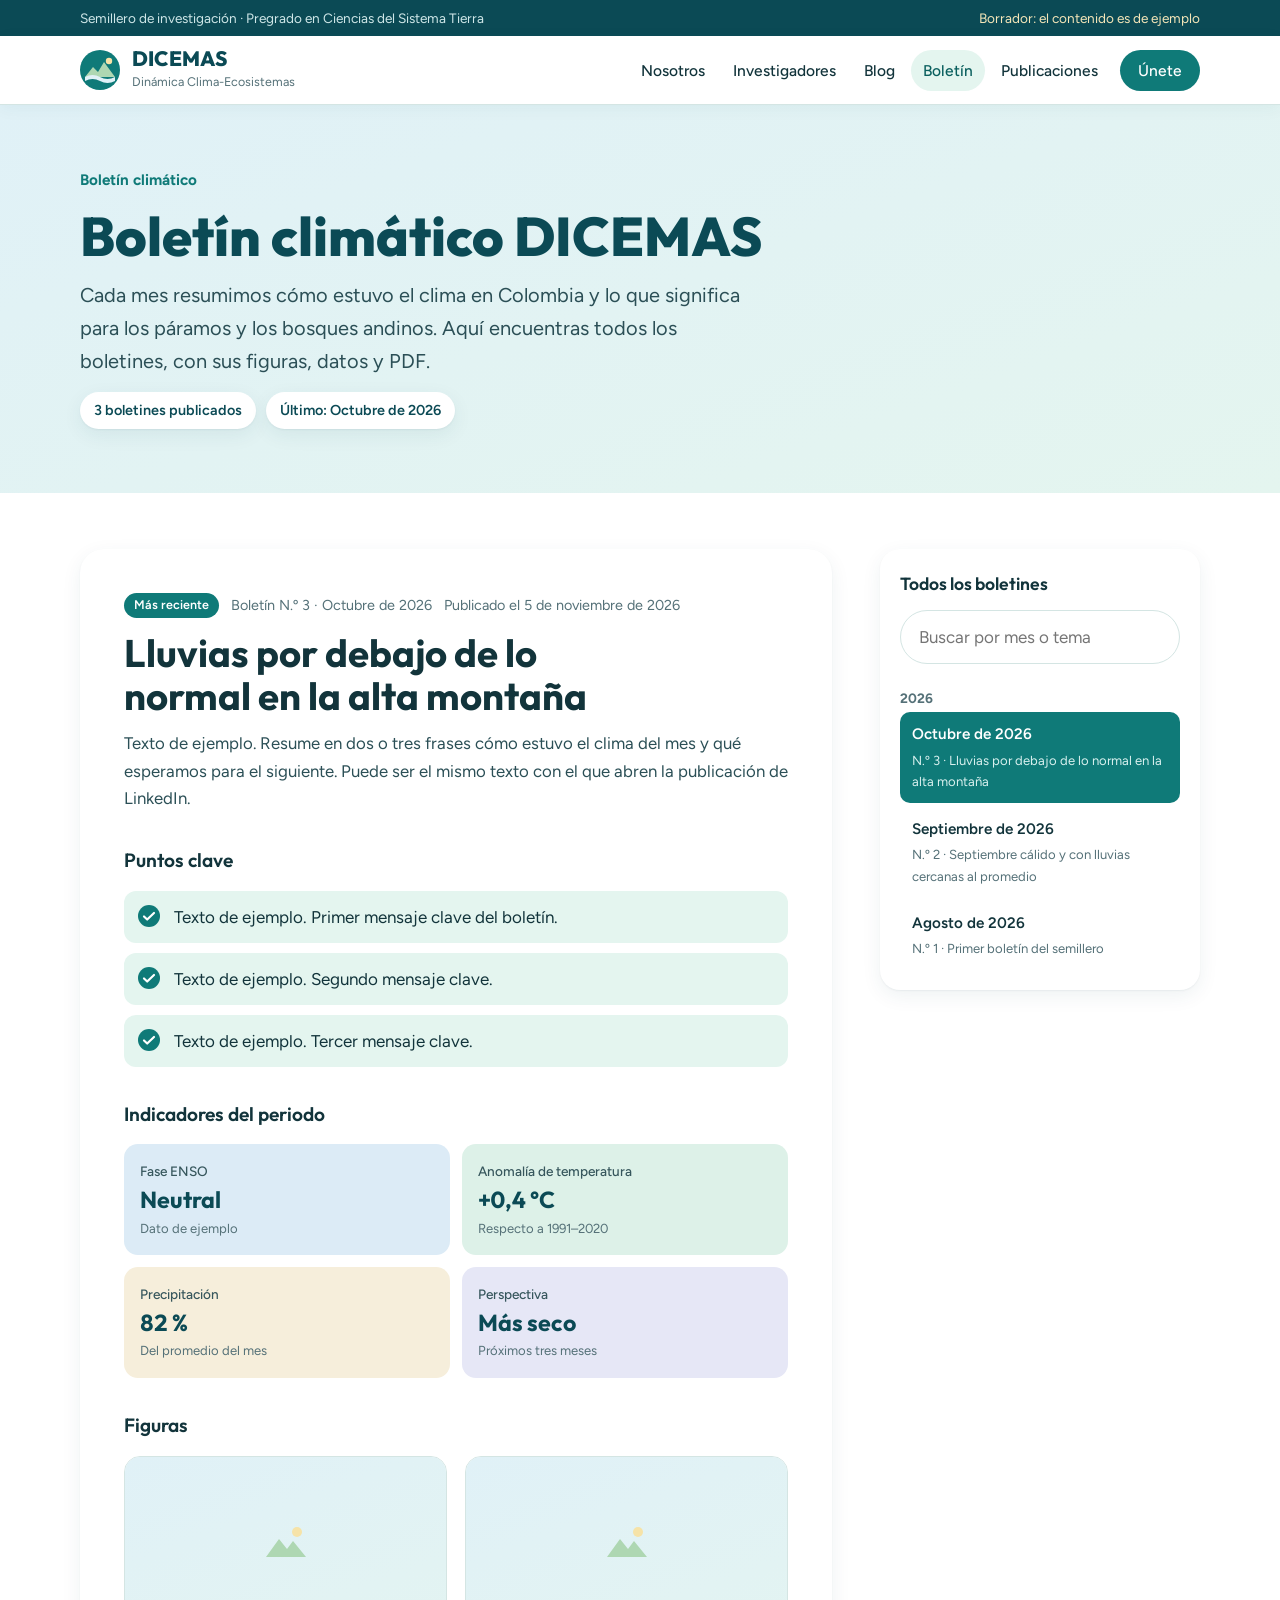
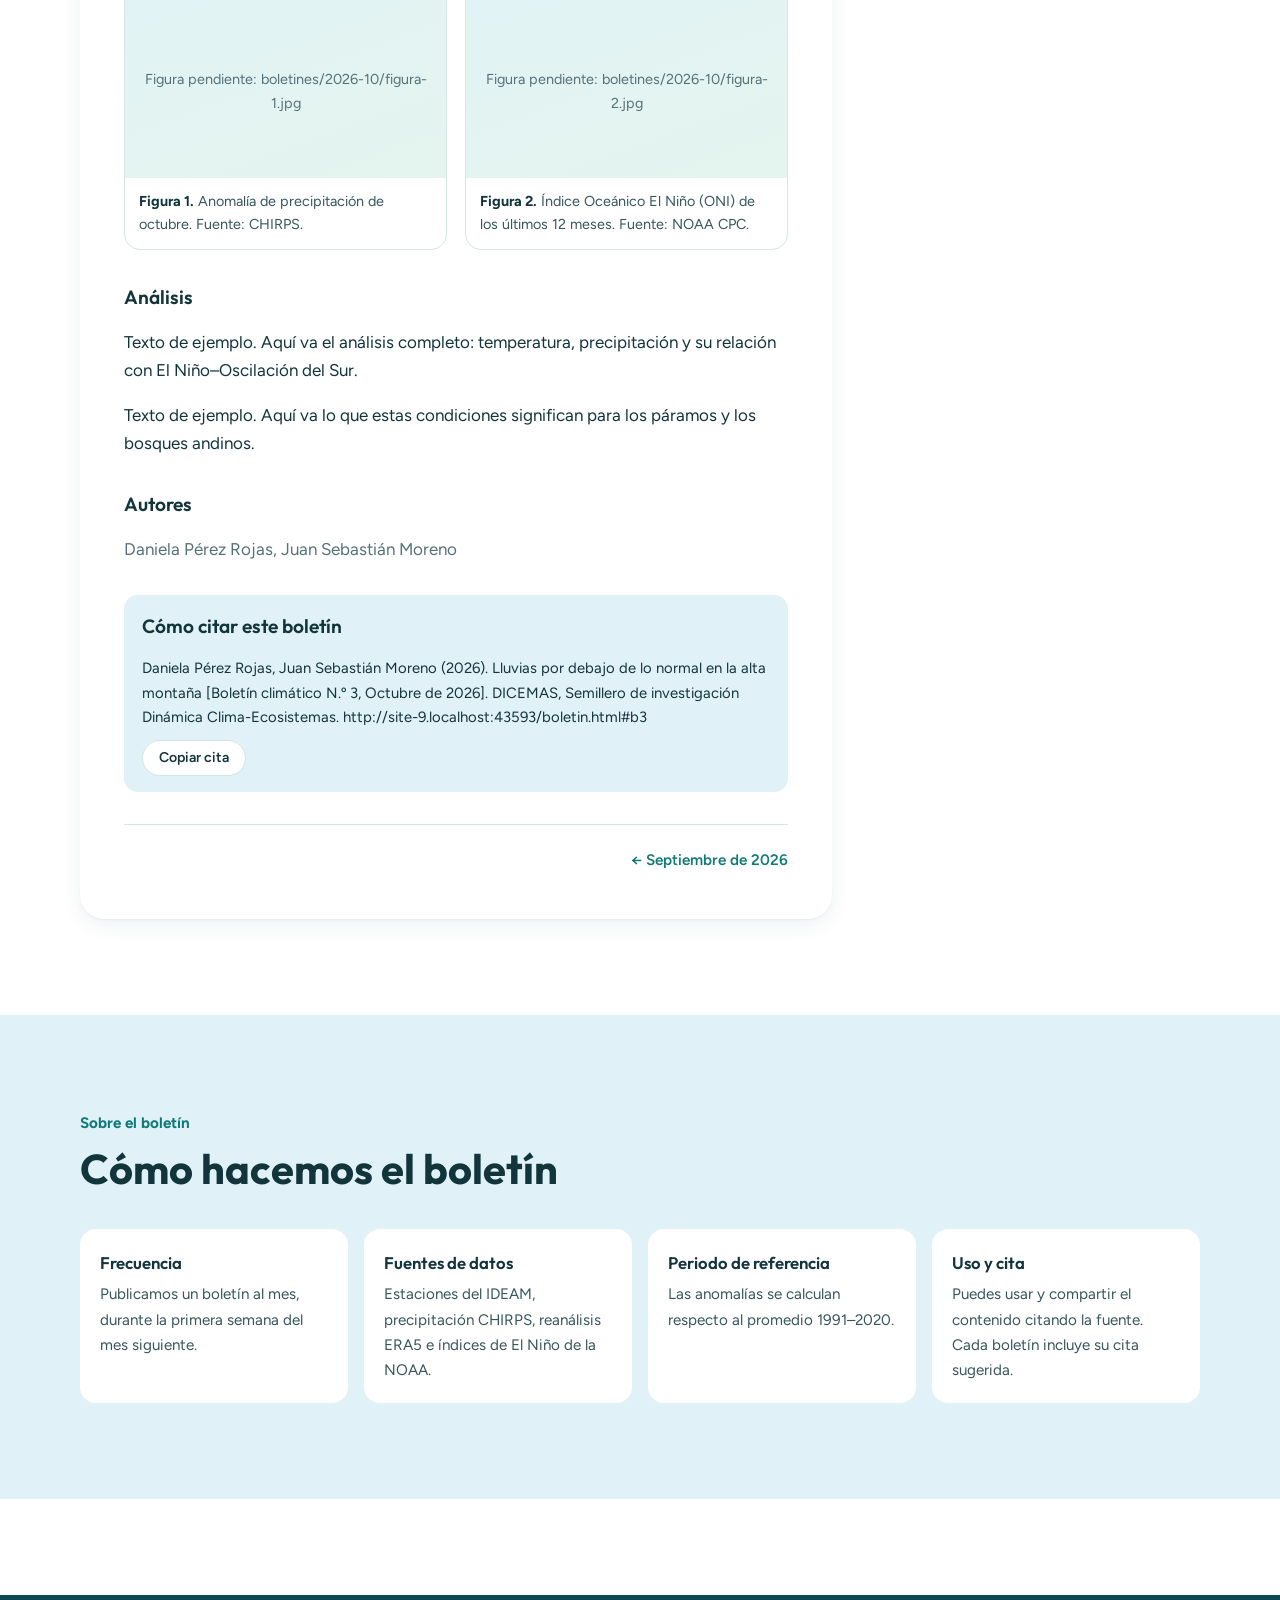
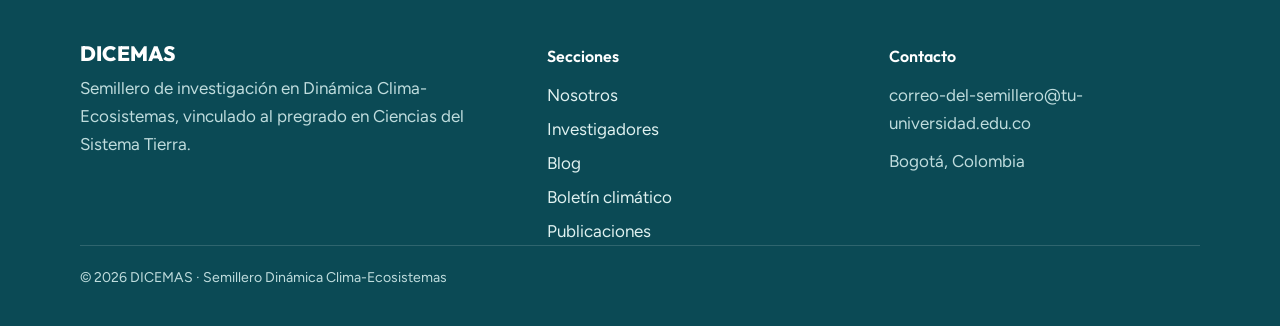
==== commit 1a2effd8: "Add files via upload" ====
--- a/boletin.html
+++ b/boletin.html
@@ -8,7 +8,7 @@
 <link rel="preconnect" href="https://fonts.googleapis.com">
 <link rel="preconnect" href="https://fonts.gstatic.com" crossorigin>
 <link rel="stylesheet" href="https://fonts.googleapis.com/css2?family=Outfit:wght@500;600;700;800&family=Figtree:ital,wght@0,400;0,500;0,600;0,700;1,400&display=swap">
-<link rel="stylesheet" href="estilos.css">
+<link rel="stylesheet" href="estilos.css?v=4">
 </head>
 <body>
 
@@ -137,9 +137,9 @@
   </div>
 </footer>
 
-<script src="configuracion.js"></script>
-<script src="boletines.js"></script>
-<script src="sitio.js"></script>
+<script src="configuracion.js?v=4"></script>
+<script src="boletines.js?v=4"></script>
+<script src="sitio.js?v=4"></script>
 <script>
 (function () {
   "use strict";
--- a/estilos.css
+++ b/estilos.css
@@ -229,14 +229,18 @@
 /* Simulador de ciclos */
 .sim { background: #FFFFFF; border-radius: 24px; box-shadow: var(--shadow); padding: clamp(18px, 3.5vw, 36px); display: grid; grid-template-columns: minmax(0, 1fr); gap: clamp(22px, 3.5vw, 36px); }
 .sim > * { min-width: 0; }
+.sim-toggles { display: flex; flex-wrap: wrap; gap: 8px 12px; margin-bottom: 14px; }
+.sim-toggles .sim-modes { margin-bottom: 0; }
+.sim-ctl-group { display: grid; gap: 14px; align-content: start; }
 .sim-modes { display: inline-flex; background: var(--aqua); border-radius: 999px; padding: 4px; gap: 4px; margin-bottom: 14px; flex-wrap: wrap; }
 .sim-modes .pill { border: 0; background: transparent; }
 .sim-modes .pill[aria-pressed="true"] { background: var(--primary); color: #FFFFFF; }
 .sim-figure { margin: 0; }
 .sim-scroll { overflow-x: auto; border-radius: 16px; }
-@media (max-width: 640px) { #sim-svg { min-width: 600px; } .sim-scroll::after { content: "Desliza para ver todo el diagrama →"; display: block; font-size: 0.8rem; color: var(--muted); padding-top: 6px; position: sticky; left: 0; } }
+@media (max-width: 760px) { #sim-svg { min-width: 760px; } .sim-scroll::after { content: "Desliza para ver todo el diagrama →"; display: block; font-size: 0.8rem; color: var(--muted); padding-top: 6px; position: sticky; left: 0; } }
 #sim-svg { width: 100%; height: auto; display: block; max-width: 100%; border-radius: 16px; }
 #sim-svg .sim-zone { font: 600 12px var(--font-body); fill: #5D6B63; letter-spacing: 0.02em; }
+#sim-svg .sim-zone.sim-sea { fill: #EAF6FB; font-size: 14px; }
 #sim-svg .sim-label { paint-order: stroke; stroke: #F4FAFB; stroke-width: 4px; stroke-linejoin: round; }
 #sim-svg .sim-label.on-soil { stroke: #EDE2D3; }
 #sim-svg .sim-lname { font: 600 13px var(--font-body); fill: var(--ink); }
@@ -248,16 +252,16 @@
 @keyframes sim-flow { to { stroke-dashoffset: -28; } }
 @media (prefers-reduced-motion: reduce) { #sim-svg .sim-flow { animation: none; } }
 .sim-note { font-size: 0.85rem; color: var(--muted); margin: 10px 0 0; }
-.sim-ctl { display: grid; grid-template-columns: minmax(0, 1fr) minmax(0, 1.15fr); gap: 16px clamp(24px, 4vw, 48px); align-content: start; }
+.sim-ctl { display: grid; grid-template-columns: minmax(0, 1fr) minmax(0, 1.15fr); gap: 16px clamp(24px, 4vw, 48px); align-items: start; }
 .sim-ctl > * { min-width: 0; }
-.sim-balance { grid-column: 2; grid-row: 1 / span 5; }
+.sim-balance { grid-column: 2; grid-row: 1; }
 .sim-legend { display: flex; flex-wrap: wrap; gap: 6px 18px; list-style: none; margin: 10px 0 0; padding: 0; font-size: 0.85rem; color: var(--muted); }
 .sim-legend li { display: flex; align-items: center; gap: 6px; }
 .sim-legend i { width: 12px; height: 12px; border-radius: 50%; display: inline-block; }
 .sim-slider { display: grid; gap: 4px; }
 .sim-slider .row { display: flex; justify-content: space-between; align-items: baseline; gap: 12px; }
 .sim-slider label { font-weight: 600; font-size: 0.95rem; }
-.sim-slider output { font: 700 1.15rem var(--font-head); color: var(--primary-dark); font-variant-numeric: tabular-nums; }
+.sim-slider output { white-space: nowrap; font: 700 1.15rem var(--font-head); color: var(--primary-dark); font-variant-numeric: tabular-nums; }
 .sim-slider input { width: 100%; accent-color: var(--primary); margin: 0; }
 .sim-slider .hint { font-size: 0.8rem; color: var(--muted); }
 .sim-presets-title { font-weight: 600; font-size: 0.95rem; margin: 4px 0 8px; }
